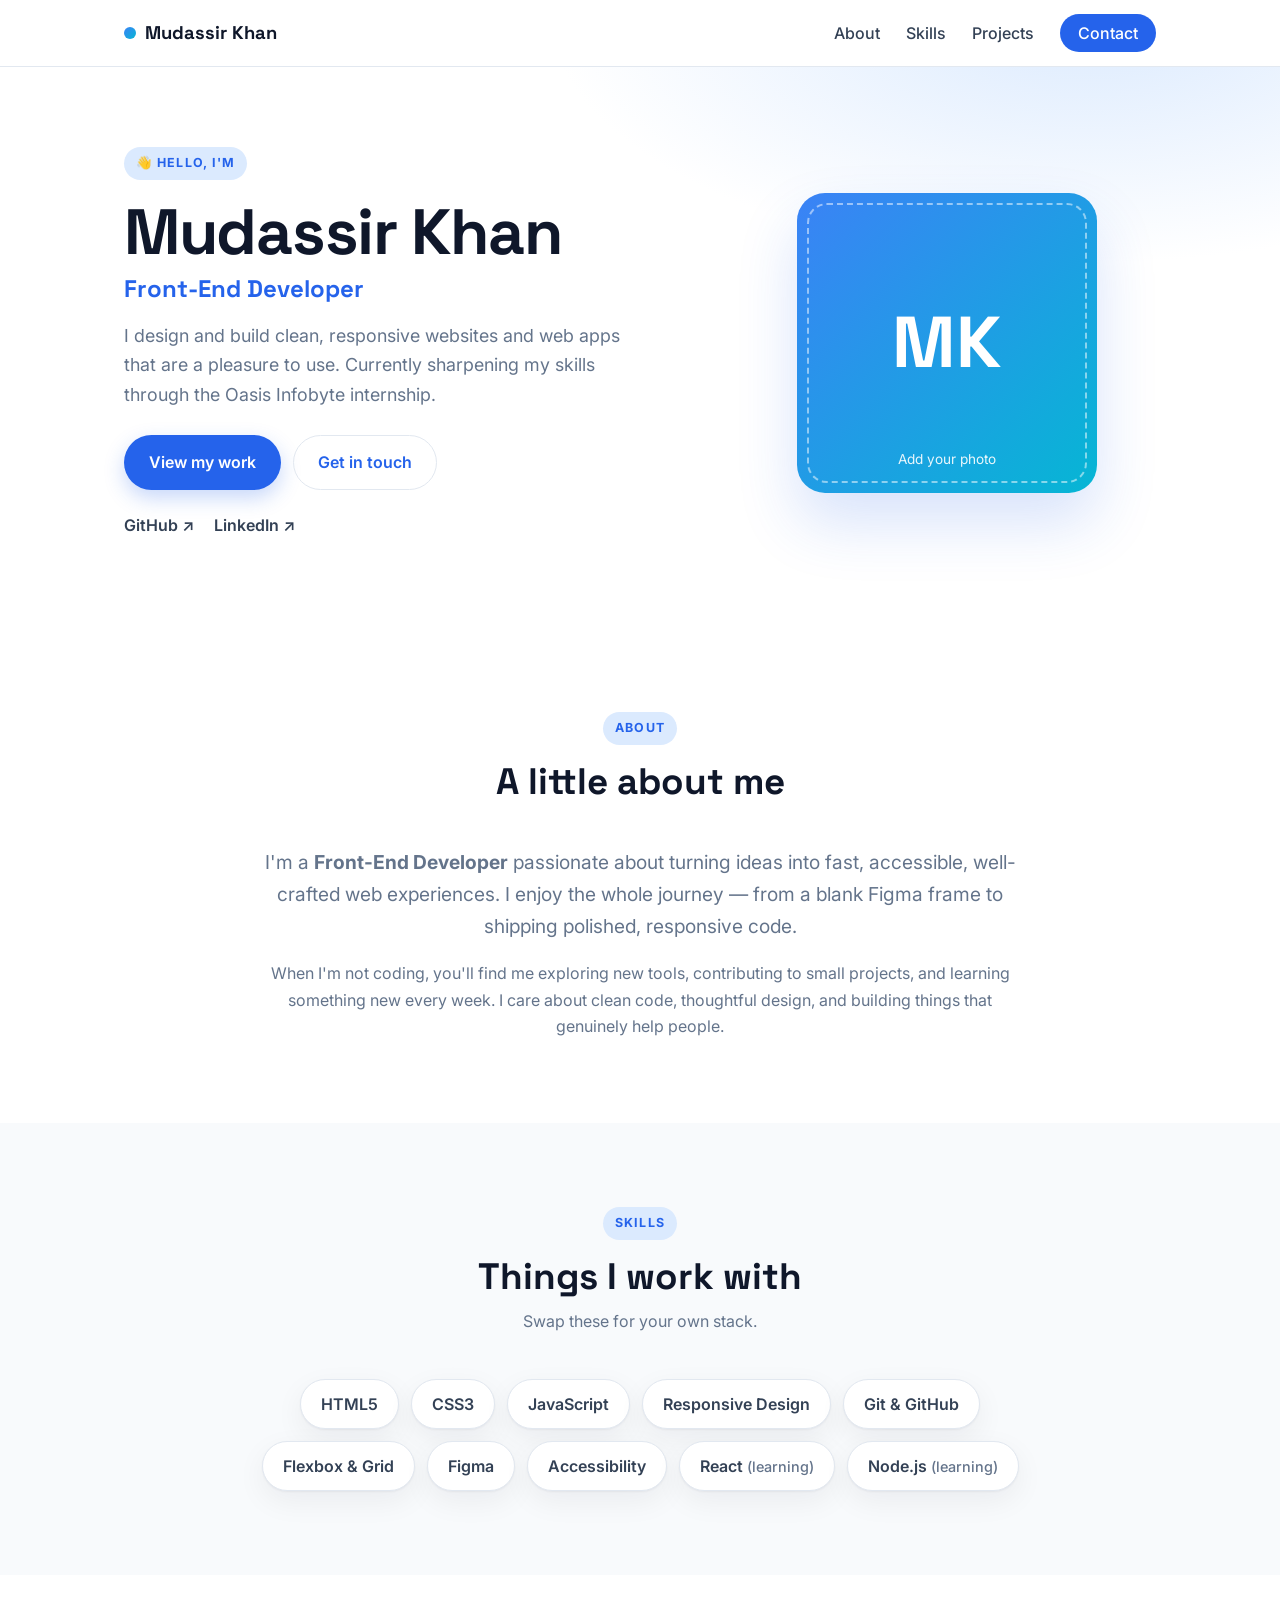
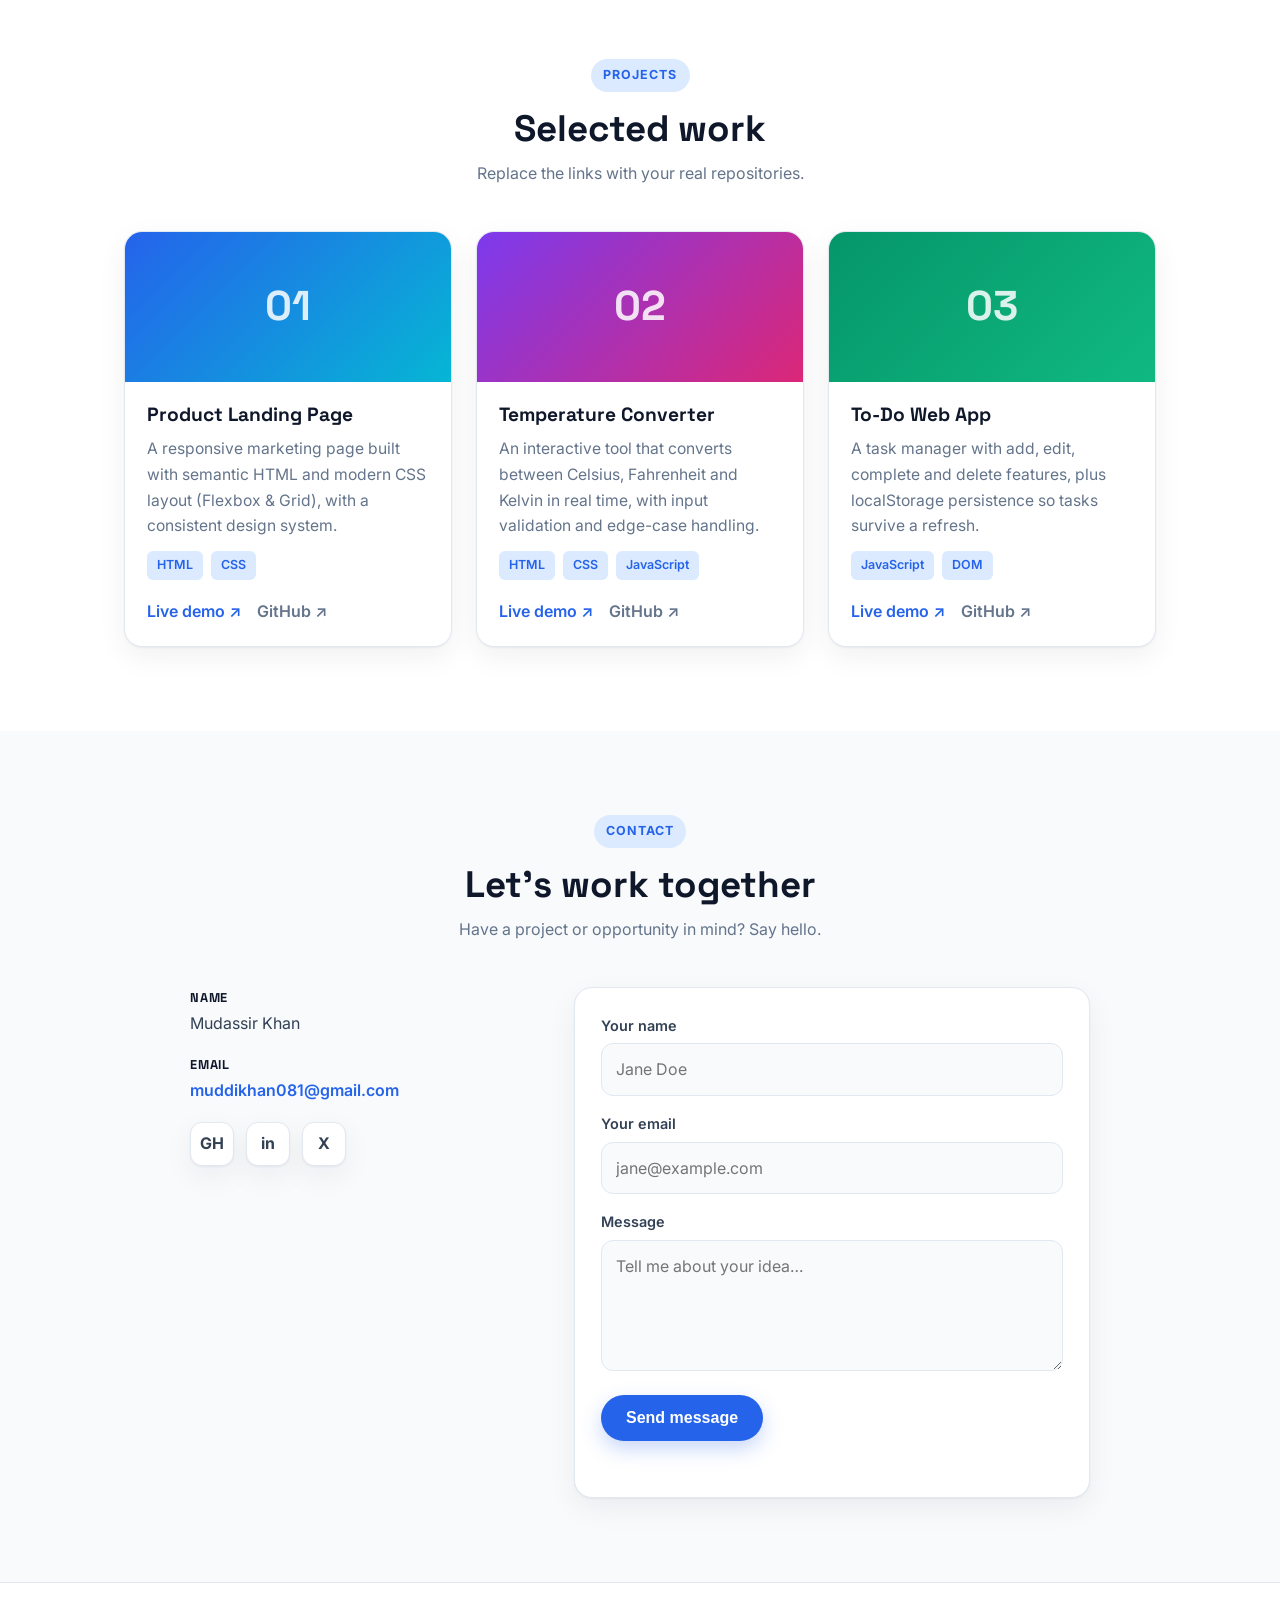
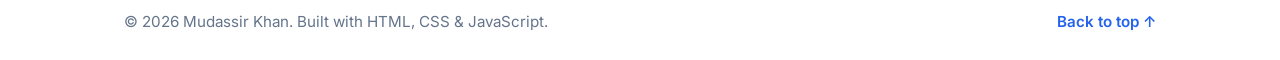
==== WebDev-L1-PersonalPortfolio/index.html @ c8f4dfc4 "Add files via upload" ====
<!DOCTYPE html>
<html lang="en">
<head>
  <meta charset="UTF-8" />
  <meta name="viewport" content="width=device-width, initial-scale=1.0" />
  <meta name="description" content="Personal portfolio of Mudassir Khan — Front-End Developer. Projects, skills and contact." />
  <title>Mudassir Khan — Portfolio</title>
  <link rel="preconnect" href="https://fonts.googleapis.com" />
  <link rel="preconnect" href="https://fonts.gstatic.com" crossorigin />
  <link href="https://fonts.googleapis.com/css2?family=Inter:wght@400;500;600;700;800&family=Space+Grotesk:wght@500;600;700&display=swap" rel="stylesheet" />
  <link rel="stylesheet" href="style.css" />
</head>
<body>

  <!-- ===== Navigation ===== -->
  <header class="nav" id="home">
    <div class="container nav__inner">
      <a href="#home" class="brand"><span class="brand__dot"></span>Mudassir Khan</a>

      <button class="nav__toggle" id="navToggle" aria-label="Toggle menu" aria-expanded="false">
        <span></span><span></span><span></span>
      </button>

      <nav aria-label="Primary">
        <ul class="nav__links" id="navLinks">
          <li><a href="#about">About</a></li>
          <li><a href="#skills">Skills</a></li>
          <li><a href="#projects">Projects</a></li>
          <li><a href="#contact" class="nav__cta">Contact</a></li>
        </ul>
      </nav>
    </div>
  </header>

  <!-- ===== Hero ===== -->
  <section class="hero">
    <div class="container hero__inner">
      <div class="hero__copy">
        <span class="eyebrow">👋 Hello, I'm</span>
        <h1 class="hero__name">Mudassir Khan</h1>
        <h2 class="hero__role">Front-End Developer</h2>
        <p class="hero__tag">
          I design and build clean, responsive websites and web apps that are a
          pleasure to use. Currently sharpening my skills through the Oasis
          Infobyte internship.
        </p>
        <div class="hero__actions">
          <a href="#projects" class="btn">View my work</a>
          <a href="#contact" class="btn btn--ghost">Get in touch</a>
        </div>
        <div class="hero__socials">
          <a href="https://github.com/Mudassirkhan081" target="_blank" rel="noopener" aria-label="GitHub" title="GitHub">GitHub ↗</a>
          <a href="#" aria-label="LinkedIn" title="LinkedIn">LinkedIn ↗</a>
        </div>
      </div>

      <div class="hero__avatar">
        <!-- Replace this block with <img src="your-photo.jpg" alt="Mudassir Khan"> -->
        <div class="avatar" aria-label="Profile photo placeholder">
          <span class="avatar__initials">MK</span>
          <span class="avatar__hint">Add your photo</span>
        </div>
      </div>
    </div>
  </section>

  <!-- ===== About ===== -->
  <section class="section" id="about">
    <div class="container">
      <div class="section__head">
        <span class="eyebrow">About</span>
        <h2 class="section__title">A little about me</h2>
      </div>
      <div class="about">
        <p class="about__lead">
          I'm a <strong>Front-End Developer</strong> passionate about turning ideas into
          fast, accessible, well-crafted web experiences. I enjoy the whole journey —
          from a blank Figma frame to shipping polished, responsive code.
        </p>
        <p>
          When I'm not coding, you'll find me exploring new tools, contributing to
          small projects, and learning something new every week. I care about clean
          code, thoughtful design, and building things that genuinely help people.
        </p>
      </div>
    </div>
  </section>

  <!-- ===== Skills ===== -->
  <section class="section section--alt" id="skills">
    <div class="container">
      <div class="section__head">
        <span class="eyebrow">Skills</span>
        <h2 class="section__title">Things I work with</h2>
        <p class="section__lead">Swap these for your own stack.</p>
      </div>
      <div class="skills">
        <span class="chip">HTML5</span>
        <span class="chip">CSS3</span>
        <span class="chip">JavaScript</span>
        <span class="chip">Responsive Design</span>
        <span class="chip">Git &amp; GitHub</span>
        <span class="chip">Flexbox &amp; Grid</span>
        <span class="chip">Figma</span>
        <span class="chip">Accessibility</span>
        <span class="chip">React <em>(learning)</em></span>
        <span class="chip">Node.js <em>(learning)</em></span>
      </div>
    </div>
  </section>

  <!-- ===== Projects ===== -->
  <section class="section" id="projects">
    <div class="container">
      <div class="section__head">
        <span class="eyebrow">Projects</span>
        <h2 class="section__title">Selected work</h2>
        <p class="section__lead">Replace the links with your real repositories.</p>
      </div>
      <div class="projects">

        <article class="project">
          <div class="project__thumb project__thumb--1" aria-hidden="true">
            <span>01</span>
          </div>
          <div class="project__body">
            <h3>Product Landing Page</h3>
            <p>A responsive marketing page built with semantic HTML and modern CSS layout (Flexbox &amp; Grid), with a consistent design system.</p>
            <ul class="tags"><li>HTML</li><li>CSS</li></ul>
            <div class="project__links">
              <a href="#" class="link">Live demo ↗</a>
              <a href="https://github.com/Mudassirkhan081/OIBSIP" target="_blank" rel="noopener" class="link link--muted">GitHub ↗</a>
            </div>
          </div>
        </article>

        <article class="project">
          <div class="project__thumb project__thumb--2" aria-hidden="true">
            <span>02</span>
          </div>
          <div class="project__body">
            <h3>Temperature Converter</h3>
            <p>An interactive tool that converts between Celsius, Fahrenheit and Kelvin in real time, with input validation and edge-case handling.</p>
            <ul class="tags"><li>HTML</li><li>CSS</li><li>JavaScript</li></ul>
            <div class="project__links">
              <a href="#" class="link">Live demo ↗</a>
              <a href="https://github.com/Mudassirkhan081/OIBSIP" target="_blank" rel="noopener" class="link link--muted">GitHub ↗</a>
            </div>
          </div>
        </article>

        <article class="project">
          <div class="project__thumb project__thumb--3" aria-hidden="true">
            <span>03</span>
          </div>
          <div class="project__body">
            <h3>To-Do Web App</h3>
            <p>A task manager with add, edit, complete and delete features, plus localStorage persistence so tasks survive a refresh.</p>
            <ul class="tags"><li>JavaScript</li><li>DOM</li></ul>
            <div class="project__links">
              <a href="#" class="link">Live demo ↗</a>
              <a href="https://github.com/Mudassirkhan081/OIBSIP" target="_blank" rel="noopener" class="link link--muted">GitHub ↗</a>
            </div>
          </div>
        </article>

      </div>
    </div>
  </section>

  <!-- ===== Contact ===== -->
  <section class="section section--alt" id="contact">
    <div class="container">
      <div class="section__head">
        <span class="eyebrow">Contact</span>
        <h2 class="section__title">Let's work together</h2>
        <p class="section__lead">Have a project or opportunity in mind? Say hello.</p>
      </div>

      <div class="contact">
        <div class="contact__info">
          <p class="contact__line"><strong>Name</strong>Mudassir Khan</p>
          <p class="contact__line"><strong>Email</strong>
            <a href="mailto:muddikhan081@gmail.com">muddikhan081@gmail.com</a>
          </p>
          <div class="contact__socials">
            <a href="https://github.com/Mudassirkhan081" target="_blank" rel="noopener" class="social" aria-label="GitHub">GH</a>
            <a href="#" class="social" aria-label="LinkedIn">in</a>
            <a href="#" class="social" aria-label="Twitter">X</a>
          </div>
        </div>

        <!-- Front-end demo form. Wire it to a service (e.g. Formspree) or a backend later. -->
        <form class="contact__form" id="contactForm" novalidate>
          <div class="field">
            <label for="cname">Your name</label>
            <input id="cname" name="name" type="text" placeholder="Jane Doe" required />
          </div>
          <div class="field">
            <label for="cemail">Your email</label>
            <input id="cemail" name="email" type="email" placeholder="jane@example.com" required />
          </div>
          <div class="field">
            <label for="cmsg">Message</label>
            <textarea id="cmsg" name="message" rows="4" placeholder="Tell me about your idea…" required></textarea>
          </div>
          <button type="submit" class="btn">Send message</button>
          <p class="form__status" id="formStatus" role="status" aria-live="polite"></p>
        </form>
      </div>
    </div>
  </section>

  <!-- ===== Footer ===== -->
  <footer class="footer">
    <div class="container footer__inner">
      <p>© 2026 Mudassir Khan. Built with HTML, CSS &amp; JavaScript.</p>
      <a href="#home" class="to-top">Back to top ↑</a>
    </div>
  </footer>

  <script src="script.js"></script>
</body>
</html>
---- WebDev-L1-PersonalPortfolio/style.css ----
/* ==========================================================================
   Personal Portfolio
   OIBSIP · Web Development & Designing · Level 1 · Task 2
   HTML5 + CSS3 + a touch of vanilla JavaScript.
   ========================================================================== */

:root {
  --brand-600: #2563eb;
  --brand-500: #3b82f6;
  --brand-100: #dbeafe;
  --accent: #06b6d4;
  --ink-900: #0f172a;
  --ink-700: #334155;
  --ink-500: #64748b;
  --line: #e2e8f0;
  --bg: #ffffff;
  --bg-soft: #f8fafc;
  --radius: 18px;
  --radius-sm: 12px;
  --shadow-sm: 0 1px 2px rgba(15, 23, 42, .05), 0 10px 30px rgba(15, 23, 42, .06);
  --shadow-lg: 0 30px 60px rgba(37, 99, 235, .18);
  --container: 1080px;
}

*, *::before, *::after { box-sizing: border-box; }
* { margin: 0; padding: 0; }
html { scroll-behavior: smooth; }
body {
  font-family: "Inter", system-ui, -apple-system, Segoe UI, Roboto, sans-serif;
  color: var(--ink-700); background: var(--bg); line-height: 1.65;
  -webkit-font-smoothing: antialiased;
}
h1, h2, h3 { font-family: "Space Grotesk", "Inter", sans-serif; color: var(--ink-900); line-height: 1.15; }
a { color: inherit; text-decoration: none; }

.container { width: 100%; max-width: var(--container); margin-inline: auto; padding-inline: 24px; }

/* ---- Buttons & shared ---- */
.btn {
  display: inline-flex; align-items: center; justify-content: center; gap: .5rem;
  padding: 13px 24px; font-weight: 600; font-size: 1rem; color: #fff;
  background: var(--brand-600); border: 1px solid transparent; border-radius: 999px;
  cursor: pointer; transition: transform .15s ease, box-shadow .2s ease, background .2s ease;
  box-shadow: 0 8px 20px rgba(37, 99, 235, .25);
}
.btn:hover { background: #1d4ed8; transform: translateY(-2px); box-shadow: 0 12px 26px rgba(37, 99, 235, .32); }
.btn--ghost { background: transparent; color: var(--brand-600); border-color: var(--line); box-shadow: none; }
.btn--ghost:hover { background: var(--brand-100); box-shadow: none; }

.eyebrow {
  display: inline-block; font-weight: 700; font-size: .78rem; letter-spacing: .09em;
  text-transform: uppercase; color: var(--brand-600); background: var(--brand-100);
  padding: 6px 12px; border-radius: 999px; margin-bottom: 16px;
}
.section { padding: 84px 0; }
.section--alt { background: var(--bg-soft); }
.section__head { max-width: 620px; margin: 0 auto 44px; text-align: center; }
.section__title { font-size: clamp(1.6rem, 3.4vw, 2.3rem); }
.section__lead { margin-top: 10px; color: var(--ink-500); }

/* ---- Navigation ---- */
.nav {
  position: sticky; top: 0; z-index: 50;
  background: rgba(255, 255, 255, .85);
  backdrop-filter: saturate(160%) blur(12px);
  border-bottom: 1px solid var(--line);
}
.nav__inner { display: flex; align-items: center; justify-content: space-between; height: 66px; }
.brand { display: inline-flex; align-items: center; gap: 9px; font-family: "Space Grotesk", sans-serif; font-weight: 700; font-size: 1.15rem; color: var(--ink-900); }
.brand__dot { width: 12px; height: 12px; border-radius: 50%; background: linear-gradient(135deg, var(--brand-500), var(--accent)); }
.nav__links { list-style: none; display: flex; align-items: center; gap: 26px; }
.nav__links a { font-weight: 500; color: var(--ink-700); transition: color .2s ease; }
.nav__links a:hover, .nav__links a.active { color: var(--brand-600); }
.nav__cta { padding: 9px 18px; background: var(--brand-600); color: #fff !important; border-radius: 999px; }
.nav__cta:hover { background: #1d4ed8; }

.nav__toggle { display: none; flex-direction: column; gap: 5px; background: none; border: 0; cursor: pointer; padding: 8px; }
.nav__toggle span { width: 24px; height: 2px; background: var(--ink-900); border-radius: 2px; transition: .25s ease; }
.nav__toggle[aria-expanded="true"] span:nth-child(1) { transform: translateY(7px) rotate(45deg); }
.nav__toggle[aria-expanded="true"] span:nth-child(2) { opacity: 0; }
.nav__toggle[aria-expanded="true"] span:nth-child(3) { transform: translateY(-7px) rotate(-45deg); }

/* ---- Hero ---- */
.hero { background: radial-gradient(900px 420px at 85% -10%, var(--brand-100), transparent 60%); }
.hero__inner { display: grid; grid-template-columns: 1.15fr .85fr; gap: 48px; align-items: center; padding: 80px 24px 90px; }
.hero__name { font-size: clamp(2.4rem, 6vw, 4rem); font-weight: 800; letter-spacing: -.02em; }
.hero__role { font-size: clamp(1.1rem, 2.4vw, 1.5rem); color: var(--brand-600); margin: 6px 0 18px; }
.hero__role span { color: var(--ink-500); font-weight: 500; font-size: .8em; }
.hero__tag { font-size: 1.12rem; color: var(--ink-500); max-width: 48ch; margin-bottom: 26px; }
.hero__actions { display: flex; flex-wrap: wrap; gap: 12px; margin-bottom: 22px; }
.hero__socials { display: flex; gap: 20px; font-weight: 600; color: var(--ink-700); }
.hero__socials a:hover { color: var(--brand-600); }

.hero__avatar { display: grid; place-items: center; }
.avatar {
  position: relative; width: min(300px, 72vw); aspect-ratio: 1;
  border-radius: 28px; display: grid; place-items: center; text-align: center;
  background: linear-gradient(135deg, var(--brand-500), var(--accent));
  box-shadow: var(--shadow-lg); color: #fff;
}
.avatar::after { content: ""; position: absolute; inset: 10px; border: 2px dashed rgba(255, 255, 255, .5); border-radius: 20px; }
.avatar__initials { font-family: "Space Grotesk", sans-serif; font-size: 4.5rem; font-weight: 700; }
.avatar__hint { position: absolute; bottom: 22px; font-size: .85rem; opacity: .9; }

/* ---- About ---- */
.about { max-width: 760px; margin: 0 auto; text-align: center; }
.about__lead { font-size: 1.2rem; color: var(--ink-700); margin-bottom: 18px; }
.about p { color: var(--ink-500); }

/* ---- Skills ---- */
.skills { display: flex; flex-wrap: wrap; gap: 12px; justify-content: center; max-width: 780px; margin: 0 auto; }
.chip {
  background: #fff; border: 1px solid var(--line); border-radius: 999px;
  padding: 11px 20px; font-weight: 600; color: var(--ink-700); box-shadow: var(--shadow-sm);
  transition: transform .15s ease, border-color .2s ease;
}
.chip:hover { transform: translateY(-2px); border-color: var(--brand-500); }
.chip em { font-style: normal; color: var(--ink-500); font-weight: 500; font-size: .9em; }

/* ---- Projects ---- */
.projects { display: grid; grid-template-columns: repeat(3, 1fr); gap: 24px; }
.project {
  background: #fff; border: 1px solid var(--line); border-radius: var(--radius);
  overflow: hidden; box-shadow: var(--shadow-sm); display: flex; flex-direction: column;
  transition: transform .18s ease, box-shadow .2s ease;
}
.project:hover { transform: translateY(-5px); box-shadow: var(--shadow-lg); }
.project__thumb { height: 150px; display: grid; place-items: center; color: rgba(255, 255, 255, .85); font-family: "Space Grotesk", sans-serif; font-size: 2.6rem; font-weight: 700; }
.project__thumb--1 { background: linear-gradient(135deg, #2563eb, #06b6d4); }
.project__thumb--2 { background: linear-gradient(135deg, #7c3aed, #db2777); }
.project__thumb--3 { background: linear-gradient(135deg, #059669, #10b981); }
.project__body { padding: 22px; display: flex; flex-direction: column; gap: 10px; flex: 1; }
.project__body h3 { font-size: 1.2rem; }
.project__body p { color: var(--ink-500); font-size: .98rem; }
.tags { list-style: none; display: flex; flex-wrap: wrap; gap: 8px; margin-top: 2px; }
.tags li { font-size: .78rem; font-weight: 600; color: var(--brand-600); background: var(--brand-100); padding: 4px 10px; border-radius: 6px; }
.project__links { margin-top: auto; display: flex; gap: 16px; padding-top: 8px; }
.link { font-weight: 600; color: var(--brand-600); }
.link:hover { text-decoration: underline; }
.link--muted { color: var(--ink-500); }

/* ---- Contact ---- */
.contact { display: grid; grid-template-columns: .8fr 1.2fr; gap: 40px; max-width: 900px; margin: 0 auto; align-items: start; }
.contact__line { display: flex; flex-direction: column; margin-bottom: 18px; }
.contact__line strong { font-family: "Space Grotesk", sans-serif; color: var(--ink-900); font-size: .8rem; text-transform: uppercase; letter-spacing: .06em; margin-bottom: 2px; }
.contact__line a { color: var(--brand-600); font-weight: 600; }
.contact__socials { display: flex; gap: 12px; margin-top: 8px; }
.social {
  width: 44px; height: 44px; border-radius: 12px; display: grid; place-items: center;
  background: #fff; border: 1px solid var(--line); font-weight: 700; color: var(--ink-700);
  box-shadow: var(--shadow-sm); transition: .2s ease;
}
.social:hover { background: var(--brand-600); color: #fff; border-color: var(--brand-600); transform: translateY(-2px); }

.contact__form { background: #fff; border: 1px solid var(--line); border-radius: var(--radius); padding: 26px; box-shadow: var(--shadow-sm); }
.field { margin-bottom: 16px; }
.field label { display: block; font-weight: 600; font-size: .9rem; color: var(--ink-700); margin-bottom: 6px; }
.field input, .field textarea {
  width: 100%; padding: 12px 14px; font: inherit; color: var(--ink-900);
  border: 1px solid var(--line); border-radius: var(--radius-sm); background: var(--bg-soft);
  transition: border-color .2s ease, box-shadow .2s ease;
}
.field input:focus, .field textarea:focus { outline: none; border-color: var(--brand-500); box-shadow: 0 0 0 3px var(--brand-100); background: #fff; }
.field textarea { resize: vertical; }
.form__status { margin-top: 12px; font-weight: 600; font-size: .95rem; min-height: 1.2em; }
.form__status.ok { color: #059669; }
.form__status.err { color: #dc2626; }

/* ---- Footer ---- */
.footer { border-top: 1px solid var(--line); background: #fff; }
.footer__inner { display: flex; justify-content: space-between; align-items: center; gap: 16px; flex-wrap: wrap; padding: 26px 24px; color: var(--ink-500); font-size: .95rem; }
.to-top { font-weight: 600; color: var(--brand-600); }
.to-top:hover { text-decoration: underline; }

/* ==========================================================================
   Responsive
   ========================================================================== */
@media (max-width: 860px) {
  .hero__inner { grid-template-columns: 1fr; text-align: center; }
  .hero__avatar { order: -1; }
  .hero__actions, .hero__socials { justify-content: center; }
  .projects { grid-template-columns: repeat(2, 1fr); }
  .contact { grid-template-columns: 1fr; }
}

@media (max-width: 640px) {
  .nav__toggle { display: flex; }
  .nav__links {
    position: absolute; top: 66px; left: 0; right: 0;
    flex-direction: column; align-items: stretch; gap: 4px;
    background: #fff; border-bottom: 1px solid var(--line);
    padding: 12px 24px 20px; box-shadow: var(--shadow-sm);
    transform: translateY(-140%); transition: transform .28s ease; z-index: 40;
  }
  .nav__links.open { transform: translateY(0); }
  .nav__links a { padding: 10px 4px; }
  .nav__cta { text-align: center; }
  .section { padding: 64px 0; }
  .projects { grid-template-columns: 1fr; }
}
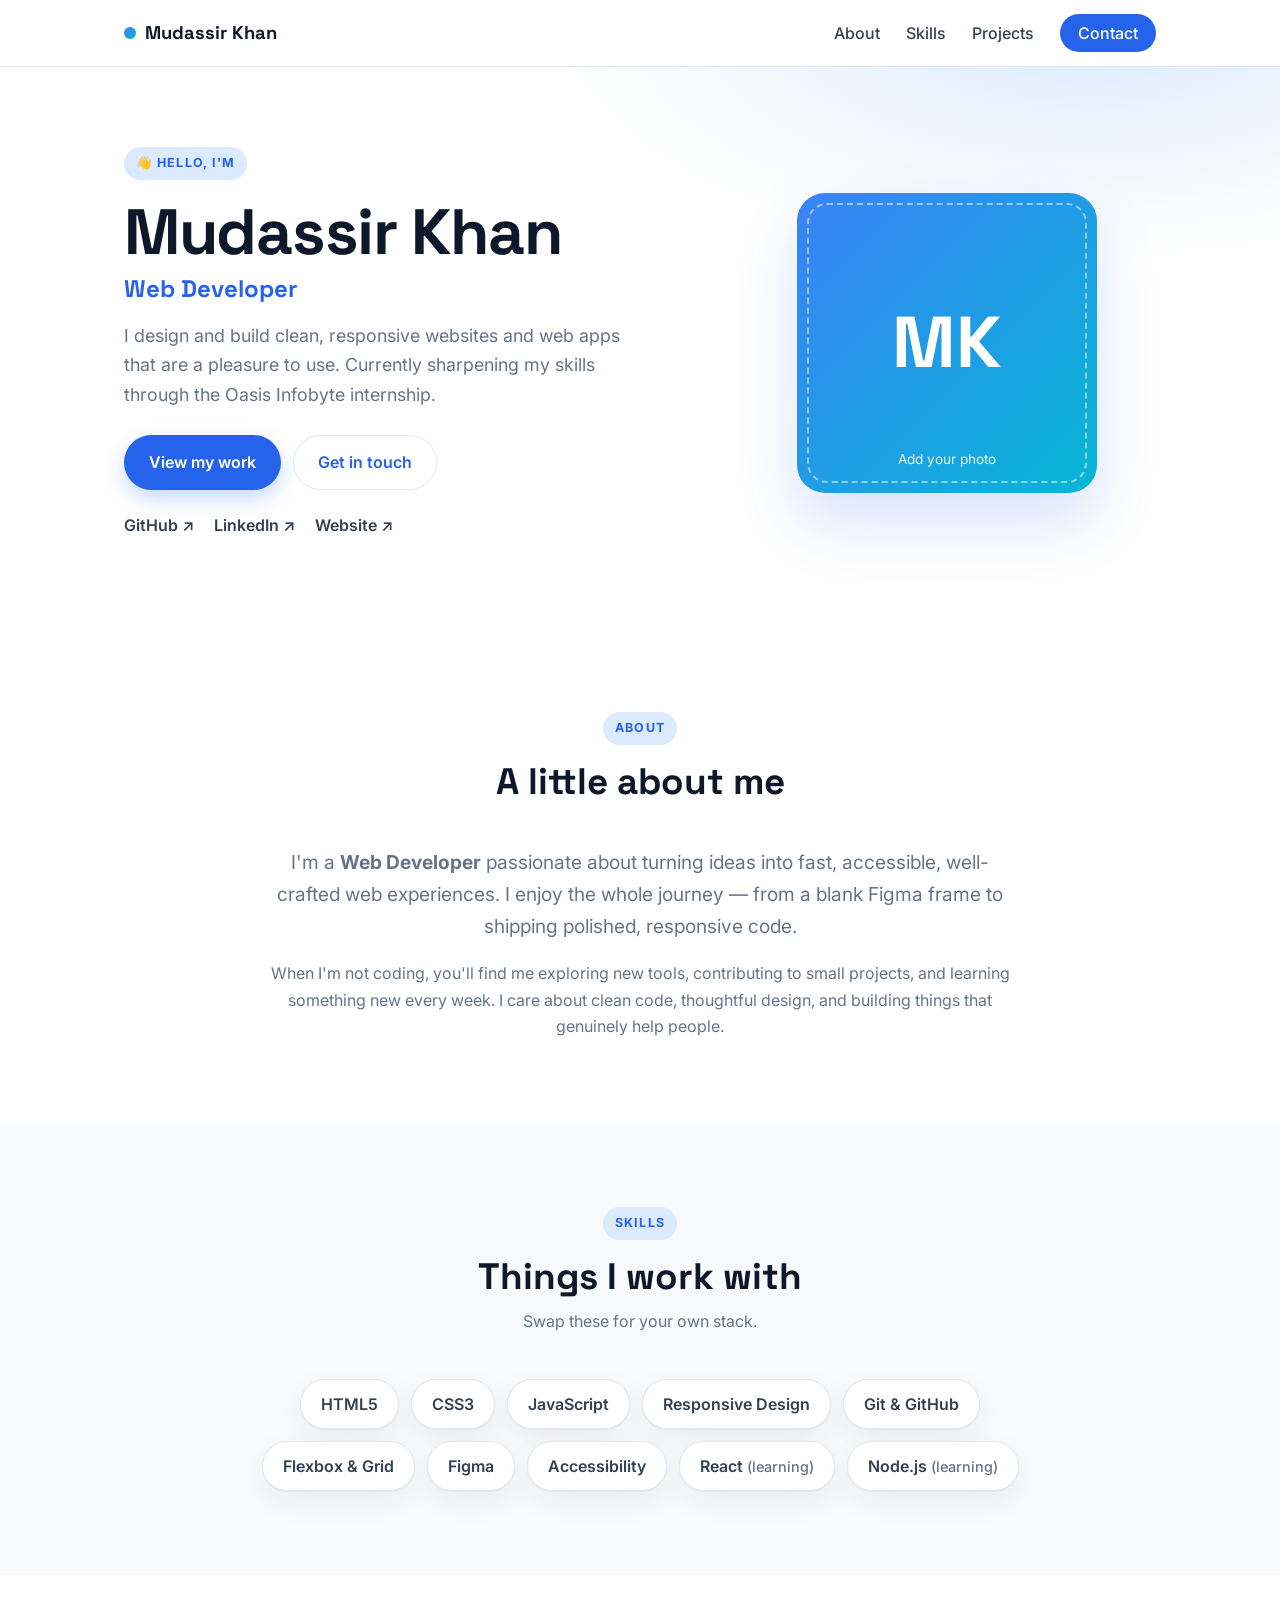
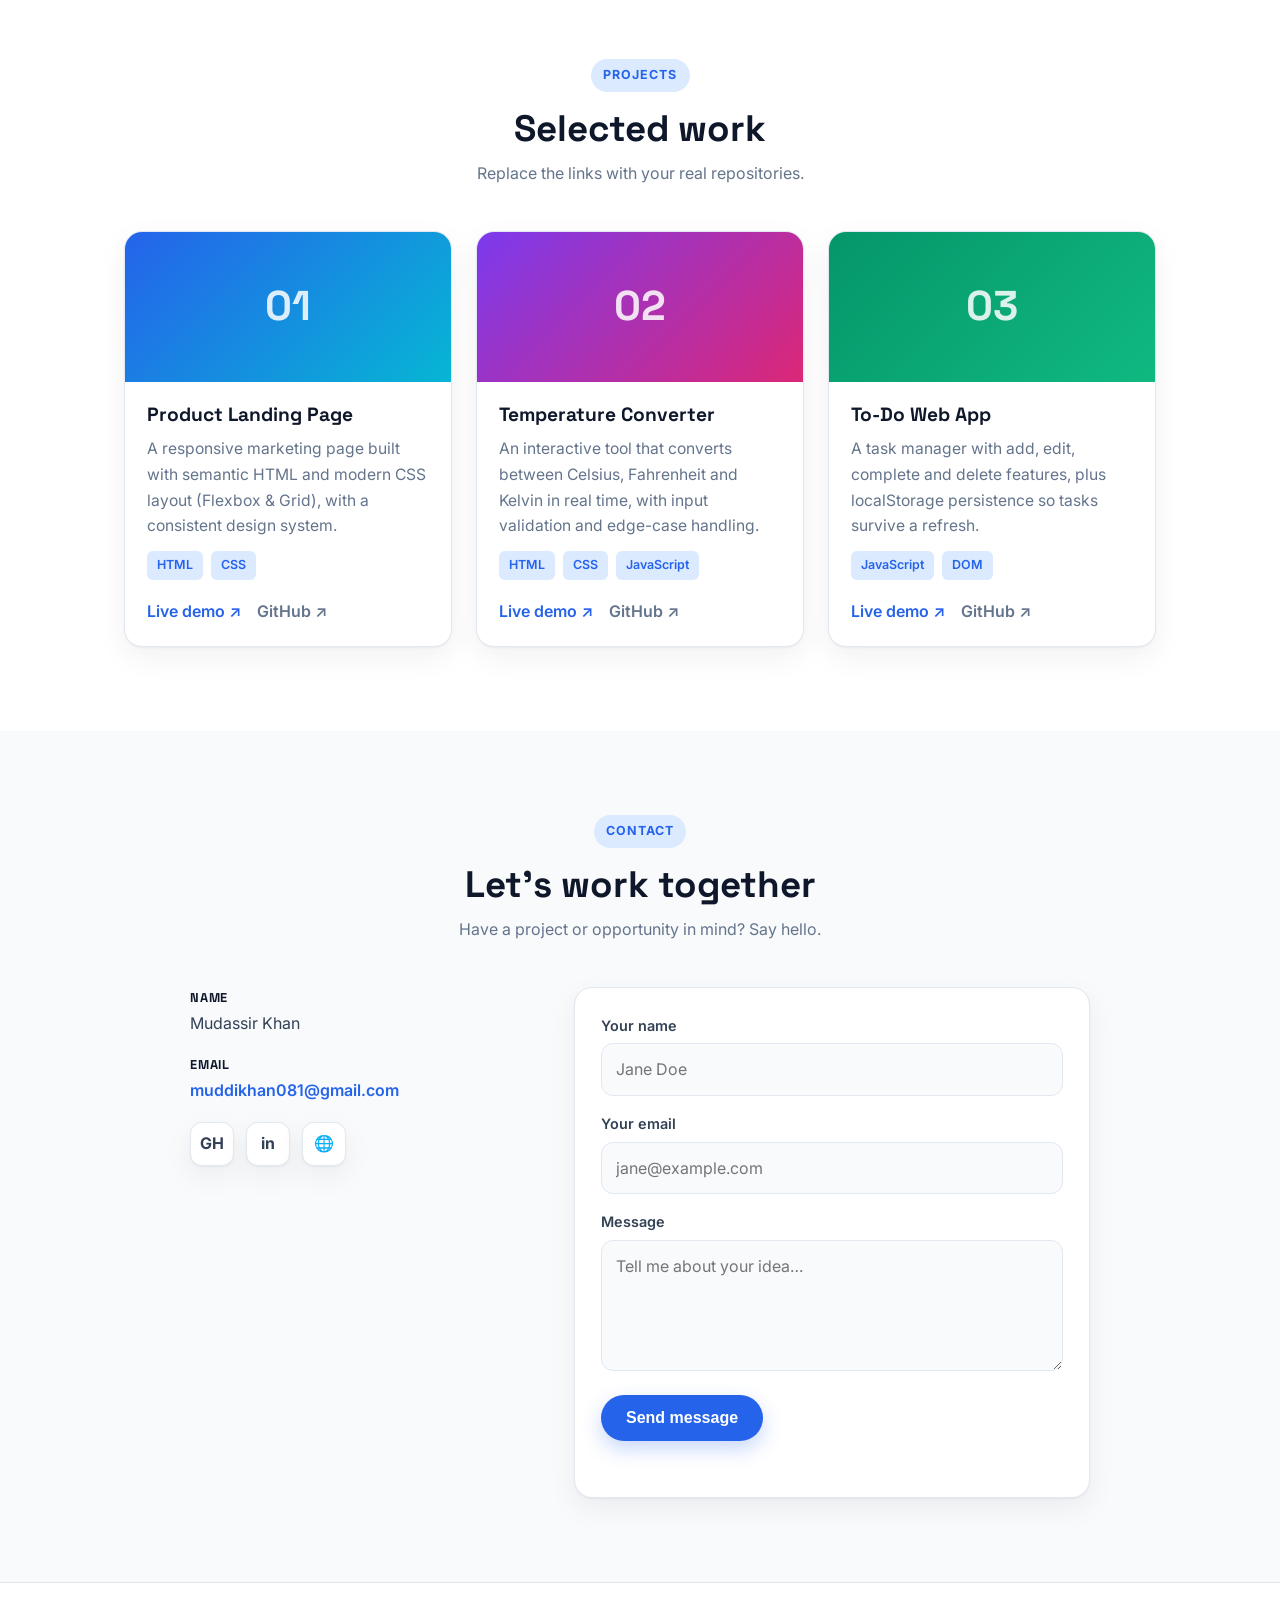
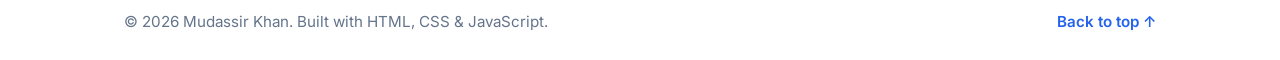
==== commit 45198e4a: "Add files via upload" ====
--- a/WebDev-L1-PersonalPortfolio/index.html
+++ b/WebDev-L1-PersonalPortfolio/index.html
@@ -3,7 +3,7 @@
 <head>
   <meta charset="UTF-8" />
   <meta name="viewport" content="width=device-width, initial-scale=1.0" />
-  <meta name="description" content="Personal portfolio of Mudassir Khan — Front-End Developer. Projects, skills and contact." />
+  <meta name="description" content="Personal portfolio of Mudassir Khan — Web Developer. Projects, skills and contact." />
   <title>Mudassir Khan — Portfolio</title>
   <link rel="preconnect" href="https://fonts.googleapis.com" />
   <link rel="preconnect" href="https://fonts.gstatic.com" crossorigin />
@@ -38,7 +38,7 @@
       <div class="hero__copy">
         <span class="eyebrow">👋 Hello, I'm</span>
         <h1 class="hero__name">Mudassir Khan</h1>
-        <h2 class="hero__role">Front-End Developer</h2>
+        <h2 class="hero__role">Web Developer</h2>
         <p class="hero__tag">
           I design and build clean, responsive websites and web apps that are a
           pleasure to use. Currently sharpening my skills through the Oasis
@@ -50,7 +50,8 @@
         </div>
         <div class="hero__socials">
           <a href="https://github.com/Mudassirkhan081" target="_blank" rel="noopener" aria-label="GitHub" title="GitHub">GitHub ↗</a>
-          <a href="#" aria-label="LinkedIn" title="LinkedIn">LinkedIn ↗</a>
+          <a href="https://www.linkedin.com/in/mudassirkhan-webdev" target="_blank" rel="noopener" aria-label="LinkedIn" title="LinkedIn">LinkedIn ↗</a>
+          <a href="https://mudassirkhanpf.netlify.app" target="_blank" rel="noopener" aria-label="Website" title="Website">Website ↗</a>
         </div>
       </div>
 
@@ -73,7 +74,7 @@
       </div>
       <div class="about">
         <p class="about__lead">
-          I'm a <strong>Front-End Developer</strong> passionate about turning ideas into
+          I'm a <strong>Web Developer</strong> passionate about turning ideas into
           fast, accessible, well-crafted web experiences. I enjoy the whole journey —
           from a blank Figma frame to shipping polished, responsive code.
         </p>
@@ -185,8 +186,8 @@
           </p>
           <div class="contact__socials">
             <a href="https://github.com/Mudassirkhan081" target="_blank" rel="noopener" class="social" aria-label="GitHub">GH</a>
-            <a href="#" class="social" aria-label="LinkedIn">in</a>
-            <a href="#" class="social" aria-label="Twitter">X</a>
+            <a href="https://www.linkedin.com/in/mudassirkhan-webdev" target="_blank" rel="noopener" class="social" aria-label="LinkedIn">in</a>
+            <a href="https://mudassirkhanpf.netlify.app" target="_blank" rel="noopener" class="social" aria-label="Website">🌐</a>
           </div>
         </div>
 
